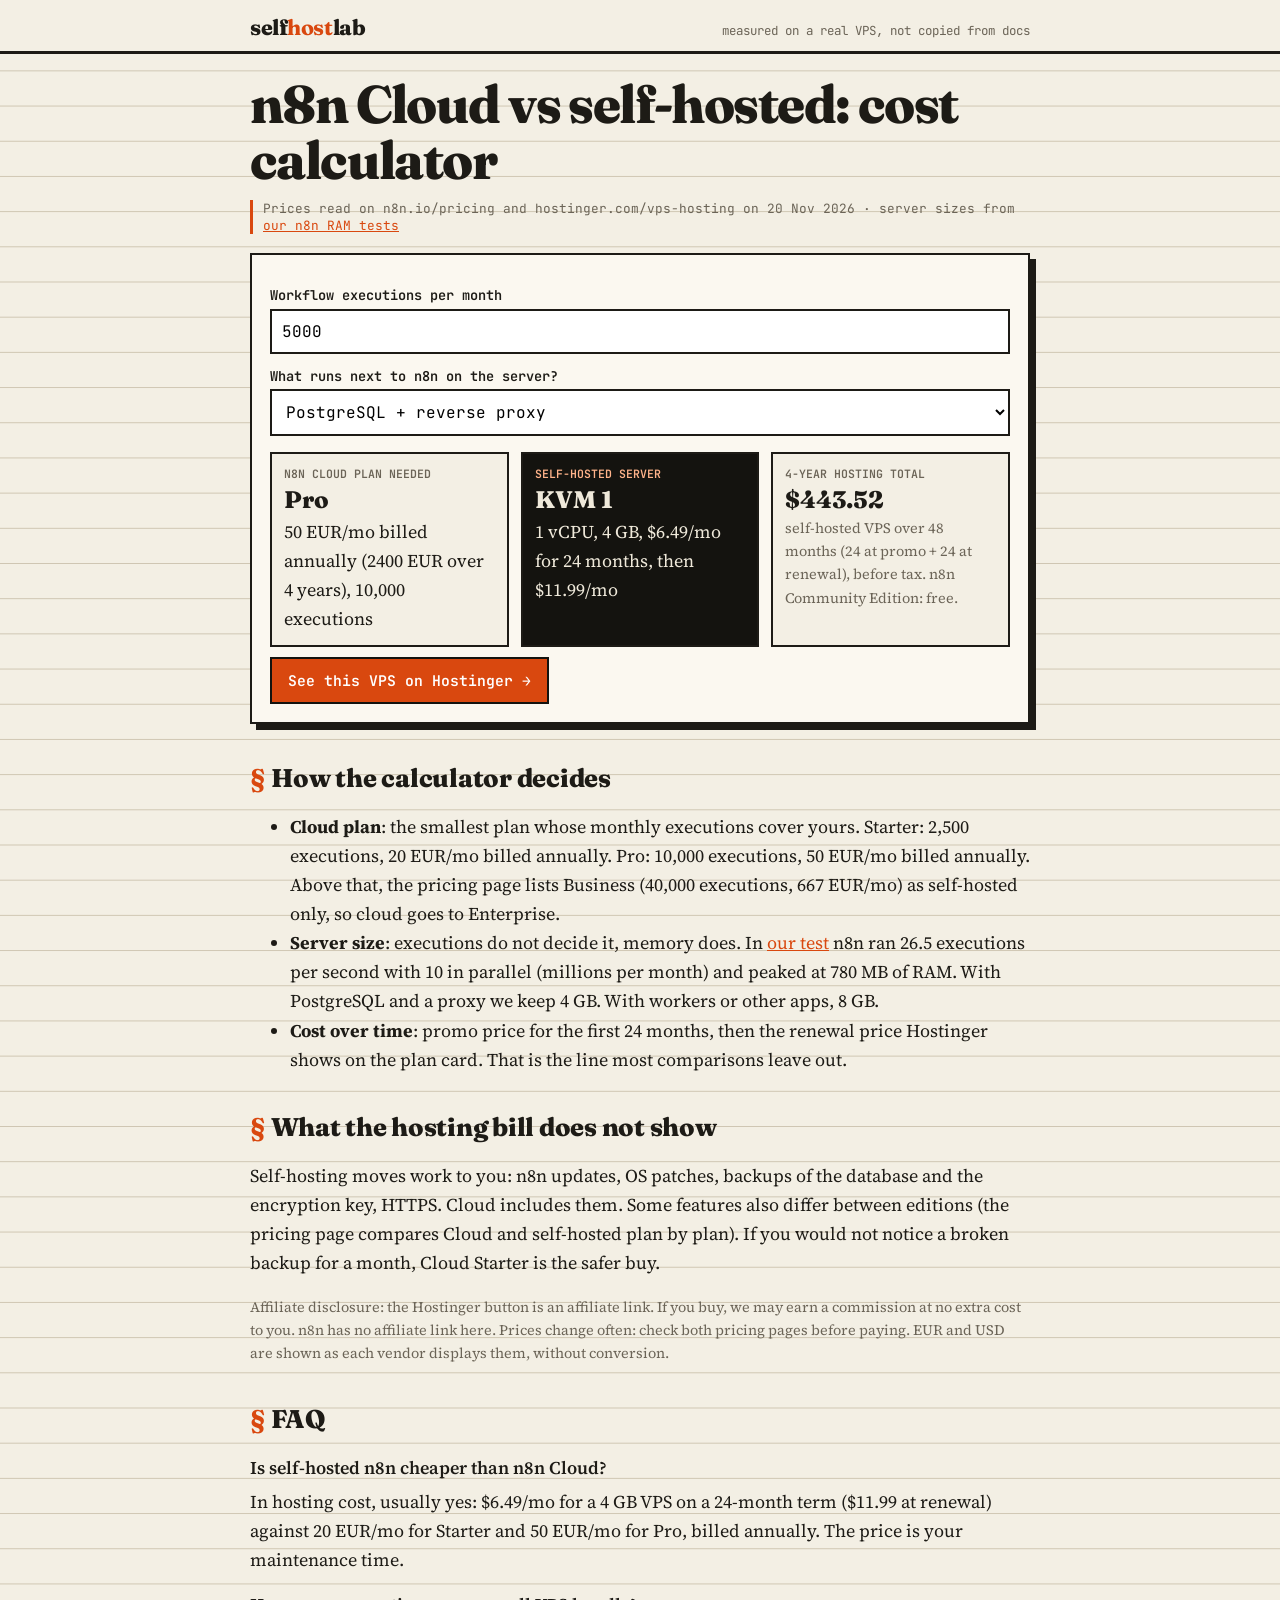
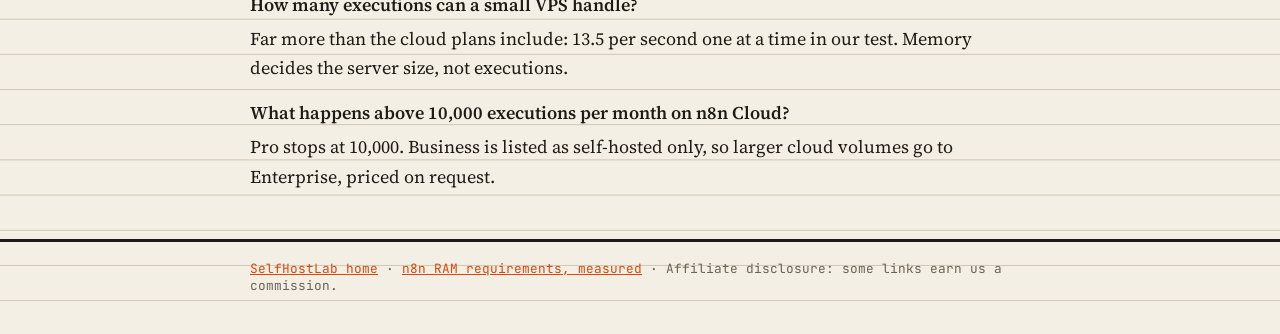
==== n8n-cloud-vs-self-hosted-cost/index.html @ caad8b74 "n8n Cloud vs self-hosted cost calculator (prices read 20 Nov 2026) Co-Authored-By: Claude Opus 5.5 <" ====
<!doctype html>
<html lang="en">
<head>
<meta charset="utf-8">
<meta name="viewport" content="width=device-width,initial-scale=1">
<title>n8n Cloud vs Self-Hosted Cost Calculator (prices read 20 Nov 2026)</title>
<meta name="description" content="Enter your monthly executions: see which n8n Cloud plan you need, what a self-hosted VPS costs over 1, 2 and 4 years, and the server size our RAM tests point to.">
<link rel="canonical" href="https://ricco020.github.io/selfhostlab/n8n-cloud-vs-self-hosted-cost/">
<link rel="stylesheet" href="../style.css">
<script type="application/ld+json">
{"@context":"https://schema.org","@graph":[
{"@type":"WebApplication","name":"n8n Cloud vs self-hosted cost calculator","applicationCategory":"BusinessApplication","operatingSystem":"Any (browser)","offers":{"@type":"Offer","price":"0","priceCurrency":"USD"},"url":"https://ricco020.github.io/selfhostlab/n8n-cloud-vs-self-hosted-cost/"},
{"@type":"FAQPage","mainEntity":[
{"@type":"Question","name":"Is self-hosted n8n cheaper than n8n Cloud?","acceptedAnswer":{"@type":"Answer","text":"Usually, in hosting cost. The Community Edition is free and a 4 GB VPS cost $6.49 per month on a 24-month term ($11.99 at renewal) on 20 Nov 2026, against 20 EUR per month billed annually for n8n Cloud Starter (2,500 executions) and 50 EUR for Pro (10,000). The price of self-hosting is your time: updates, backups and security."}},
{"@type":"Question","name":"How many executions can a small VPS handle?","acceptedAnswer":{"@type":"Answer","text":"In our test a simple Webhook plus Code workflow ran at 13.5 executions per second one at a time, about 35 million per month if it ran non stop. Memory, not executions, decides the server size: n8n peaked at 780 MB."}},
{"@type":"Question","name":"What happens above 10,000 executions per month on n8n Cloud?","acceptedAnswer":{"@type":"Answer","text":"On the pricing page read on 20 Nov 2026, Pro includes 10,000 executions per month. The Business plan (40,000 executions, 667 EUR per month billed annually) is listed as self-hosted only, so larger cloud volumes go to Enterprise, priced on request."}}]}
]}
</script>
<style>
.calc{background:#fbf8f0;border:2px solid var(--ink);padding:18px;margin:1.2rem 0;box-shadow:6px 6px 0 var(--ink)}
.calc label{display:block;font:600 .85rem 'JetBrains Mono',monospace;margin:.8rem 0 .3rem}
.calc input,.calc select{width:100%;font:400 1rem 'JetBrains Mono',monospace;padding:10px;border:2px solid var(--ink);background:#fff}
.out{display:grid;grid-template-columns:repeat(auto-fit,minmax(min(100%,230px),1fr));gap:12px;margin-top:16px}
.box{border:2px solid var(--ink);padding:12px;background:var(--paper)}
.box .k{font:600 .72rem 'JetBrains Mono',monospace;color:var(--mute);text-transform:uppercase}
.box .v{font:800 1.5rem 'Fraunces',serif;margin:.2rem 0}
.box.self{background:var(--term);color:#efe9da}.box.self .k{color:#ffb38a}
</style>
</head>
<body>
<header class="top"><div class="wrap"><a class="brand" href="../">self<b>host</b>lab</a><span class="tag">measured on a real VPS, not copied from docs</span></div></header>
<main class="wrap">
<h1>n8n Cloud vs self-hosted: cost calculator</h1>
<p class="meta">Prices read on n8n.io/pricing and hostinger.com/vps-hosting on 20 Nov 2026 · server sizes from <a href="../n8n-self-hosted-requirements/">our n8n RAM tests</a></p>
<div class="calc" id="calc">
<label for="ex">Workflow executions per month</label>
<input id="ex" type="number" min="0" step="100" value="5000" inputmode="numeric">
<label for="db">What runs next to n8n on the server?</label>
<select id="db"><option value="0">Nothing (SQLite, one user)</option><option value="1" selected>PostgreSQL + reverse proxy</option><option value="2">Queue mode with workers, or other apps</option></select>
<div class="out" aria-live="polite">
<div class="box"><div class="k">n8n Cloud plan needed</div><div class="v" id="cp">Pro</div><div id="cc">50 EUR/mo billed annually</div></div>
<div class="box self"><div class="k">Self-hosted server</div><div class="v" id="sp">KVM 1</div><div id="sc">$6.49/mo</div></div>
<div class="box"><div class="k">4-year hosting total</div><div class="v" id="t4">...</div><div id="t4n" class="note"></div></div>
</div>
<a class="cta" id="go" href="https://www.hostg.xyz/aff_c?offer_id=815&amp;aff_id=246839&amp;url=https%3A%2F%2Fwww.hostinger.com%2Fvps-hosting%3Futm_medium%3Daffiliate%26utm_source%3Daff246839%26utm_campaign%3D815%26session%3D%7Btransaction_id%7D&amp;aff_sub=selfhostlab-n8n-calculator" rel="sponsored noopener" target="_blank">See this VPS on Hostinger →</a>
</div>
<script id="core">
// Prices read 20 Nov 2026. Cloud: n8n.io/pricing (annual billing). VPS: hostinger.com/vps-hosting, 24-month term.
const CLOUD=[{n:"Starter",max:2500,eur:20},{n:"Pro",max:10000,eur:50}];
const VPS={1:{n:"KVM 1",spec:"1 vCPU, 4 GB",promo:6.49,renew:11.99},2:{n:"KVM 2",spec:"2 vCPU, 8 GB",promo:8.79,renew:14.99}};
function cloudPlan(ex){for(const p of CLOUD) if(ex<=p.max) return p; return null;}
function vpsFor(load){return load>=2?VPS[2]:VPS[1];} // SQLite-only fits 2 GB, but Hostinger's smallest VPS is 4 GB
function vpsTotal(v,months){const first=Math.min(months,24);return v.promo*first+v.renew*Math.max(0,months-24);}
if(typeof module!=="undefined")module.exports={cloudPlan,vpsFor,vpsTotal};
</script>
<script>
function upd(){const ex=Math.max(0,+document.getElementById('ex').value||0),load=+document.getElementById('db').value;
const c=cloudPlan(ex),v=vpsFor(load),t=vpsTotal(v,48);
document.getElementById('cp').textContent=c?c.n:"Enterprise";
document.getElementById('cc').textContent=c?c.eur+" EUR/mo billed annually ("+(c.eur*48)+" EUR over 4 years), "+c.max.toLocaleString('en')+" executions":"above 10,000 executions: Enterprise, price on request";
document.getElementById('sp').textContent=v.n;
document.getElementById('sc').textContent=v.spec+", $"+v.promo+"/mo for 24 months, then $"+v.renew+"/mo";
document.getElementById('t4').textContent="$"+t.toFixed(2);
document.getElementById('t4n').textContent="self-hosted VPS over 48 months (24 at promo + 24 at renewal), before tax. n8n Community Edition: free.";}
document.getElementById('ex').addEventListener('input',upd);document.getElementById('db').addEventListener('change',upd);upd();
</script>

<h2>How the calculator decides</h2>
<ul>
<li><strong>Cloud plan</strong>: the smallest plan whose monthly executions cover yours. Starter: 2,500 executions, 20 EUR/mo billed annually. Pro: 10,000 executions, 50 EUR/mo billed annually. Above that, the pricing page lists Business (40,000 executions, 667 EUR/mo) as self-hosted only, so cloud goes to Enterprise.</li>
<li><strong>Server size</strong>: executions do not decide it, memory does. In <a href="../n8n-self-hosted-requirements/">our test</a> n8n ran 26.5 executions per second with 10 in parallel (millions per month) and peaked at 780 MB of RAM. With PostgreSQL and a proxy we keep 4 GB. With workers or other apps, 8 GB.</li>
<li><strong>Cost over time</strong>: promo price for the first 24 months, then the renewal price Hostinger shows on the plan card. That is the line most comparisons leave out.</li>
</ul>

<h2>What the hosting bill does not show</h2>
<p>Self-hosting moves work to you: n8n updates, OS patches, backups of the database and the encryption key, HTTPS. Cloud includes them. Some features also differ between editions (the pricing page compares Cloud and self-hosted plan by plan). If you would not notice a broken backup for a month, Cloud Starter is the safer buy.</p>

<p class="note">Affiliate disclosure: the Hostinger button is an affiliate link. If you buy, we may earn a commission at no extra cost to you. n8n has no affiliate link here. Prices change often: check both pricing pages before paying. EUR and USD are shown as each vendor displays them, without conversion.</p>

<h2>FAQ</h2>
<dl class="faq">
<dt>Is self-hosted n8n cheaper than n8n Cloud?</dt><dd>In hosting cost, usually yes: $6.49/mo for a 4 GB VPS on a 24-month term ($11.99 at renewal) against 20 EUR/mo for Starter and 50 EUR/mo for Pro, billed annually. The price is your maintenance time.</dd>
<dt>How many executions can a small VPS handle?</dt><dd>Far more than the cloud plans include: 13.5 per second one at a time in our test. Memory decides the server size, not executions.</dd>
<dt>What happens above 10,000 executions per month on n8n Cloud?</dt><dd>Pro stops at 10,000. Business is listed as self-hosted only, so larger cloud volumes go to Enterprise, priced on request.</dd>
</dl>
</main>
<footer><div class="wrap"><a href="../">SelfHostLab home</a> · <a href="../n8n-self-hosted-requirements/">n8n RAM requirements, measured</a> · Affiliate disclosure: some links earn us a commission.</div></footer>
</body></html>
---- style.css ----
@import url('https://fonts.googleapis.com/css2?family=Fraunces:opsz,wght@9..144,500;9..144,800&family=JetBrains+Mono:wght@400;600&family=Source+Serif+4:opsz,wght@8..60,400;8..60,600&display=swap');
:root{--paper:#f3efe4;--ink:#1d1b16;--mute:#6b6457;--rule:#cfc6b2;--sig:#d9480f;--term:#14130f;--ok:#2b8a3e}
*{box-sizing:border-box}
html{-webkit-text-size-adjust:100%}
body{margin:0;background:var(--paper);color:var(--ink);font:18px/1.62 'Source Serif 4',Georgia,serif;
background-image:linear-gradient(var(--rule) 1px,transparent 1px);background-size:100% 2.2rem;background-attachment:local}
img,svg{max-width:100%;height:auto}
a{color:var(--sig)}
.wrap{max-width:820px;margin:0 auto;padding:0 20px}
header.top{border-bottom:3px solid var(--ink);background:var(--paper)}
header.top .wrap{display:flex;justify-content:space-between;align-items:baseline;padding-top:14px;padding-bottom:10px;gap:12px;flex-wrap:wrap}
.brand{font:800 1.35rem 'Fraunces',serif;color:var(--ink);text-decoration:none;letter-spacing:-.02em}
.brand b{color:var(--sig)}
.tag{font:400 .78rem 'JetBrains Mono',monospace;color:var(--mute)}
h1{font:800 clamp(2rem,6vw,3.3rem)/1.05 'Fraunces',serif;letter-spacing:-.03em;margin:1.4rem 0 .6rem}
h2{font:800 1.6rem/1.2 'Fraunces',serif;margin:2.4rem 0 .6rem;letter-spacing:-.01em}
h2::before{content:"§ ";color:var(--sig)}
.lede{font-size:1.15rem;margin:.4rem 0 1rem}
.meta{font:400 .8rem 'JetBrains Mono',monospace;color:var(--mute);border-left:3px solid var(--sig);padding-left:10px}
.verdict{background:var(--term);color:#efe9da;padding:18px 20px;margin:1.4rem 0;font:400 .95rem/1.55 'JetBrains Mono',monospace;border-radius:2px;box-shadow:6px 6px 0 var(--sig)}
.verdict strong{color:#ffb38a}
.cta{display:inline-block;background:var(--sig);color:#fff;font:600 .92rem 'JetBrains Mono',monospace;padding:12px 16px;text-decoration:none;margin-top:10px;border:2px solid var(--term);transition:transform .15s,box-shadow .15s}
.cta:hover{transform:translate(-3px,-3px);box-shadow:3px 3px 0 #efe9da}
.tbl{overflow-x:auto;margin:1rem 0}
table{border-collapse:collapse;width:100%;font:400 .88rem/1.4 'JetBrains Mono',monospace;background:#fbf8f0}
th,td{border:1px solid var(--rule);padding:8px 10px;text-align:left;vertical-align:top}
th{background:var(--ink);color:var(--paper);font-weight:600}
td.n{text-align:right;white-space:nowrap}
pre,code{font-family:'JetBrains Mono',monospace;font-size:.85rem}
pre{background:var(--term);color:#efe9da;padding:14px;overflow-x:auto;border-radius:2px}
figure{margin:1.4rem 0}
figcaption{font:400 .8rem 'JetBrains Mono',monospace;color:var(--mute);margin-top:6px}
.faq dt{font-weight:600;margin-top:1rem}
.faq dd{margin:.3rem 0 0}
.note{font-size:.9rem;color:var(--mute)}
footer{border-top:3px solid var(--ink);margin-top:3rem;padding:18px 0 40px;font:400 .8rem 'JetBrains Mono',monospace;color:var(--mute)}
.cards{display:grid;grid-template-columns:repeat(auto-fit,minmax(min(100%,240px),1fr));gap:16px;margin:1.2rem 0}
.card{background:#fbf8f0;border:2px solid var(--ink);padding:16px;text-decoration:none;color:var(--ink);transition:transform .15s,box-shadow .15s;display:block}
.card:hover{transform:translate(-3px,-3px);box-shadow:5px 5px 0 var(--sig)}
.card .k{font:600 .75rem 'JetBrains Mono',monospace;color:var(--sig)}
.card h3{font:800 1.2rem 'Fraunces',serif;margin:.3rem 0}
.soon{opacity:.6;border-style:dashed}
@keyframes rise{from{opacity:0;transform:translateY(12px)}to{opacity:1;transform:none}}
main>*{animation:rise .5s both}main>*:nth-child(2){animation-delay:.06s}main>*:nth-child(3){animation-delay:.12s}main>*:nth-child(4){animation-delay:.18s}
@media (prefers-reduced-motion:reduce){main>*{animation:none}}
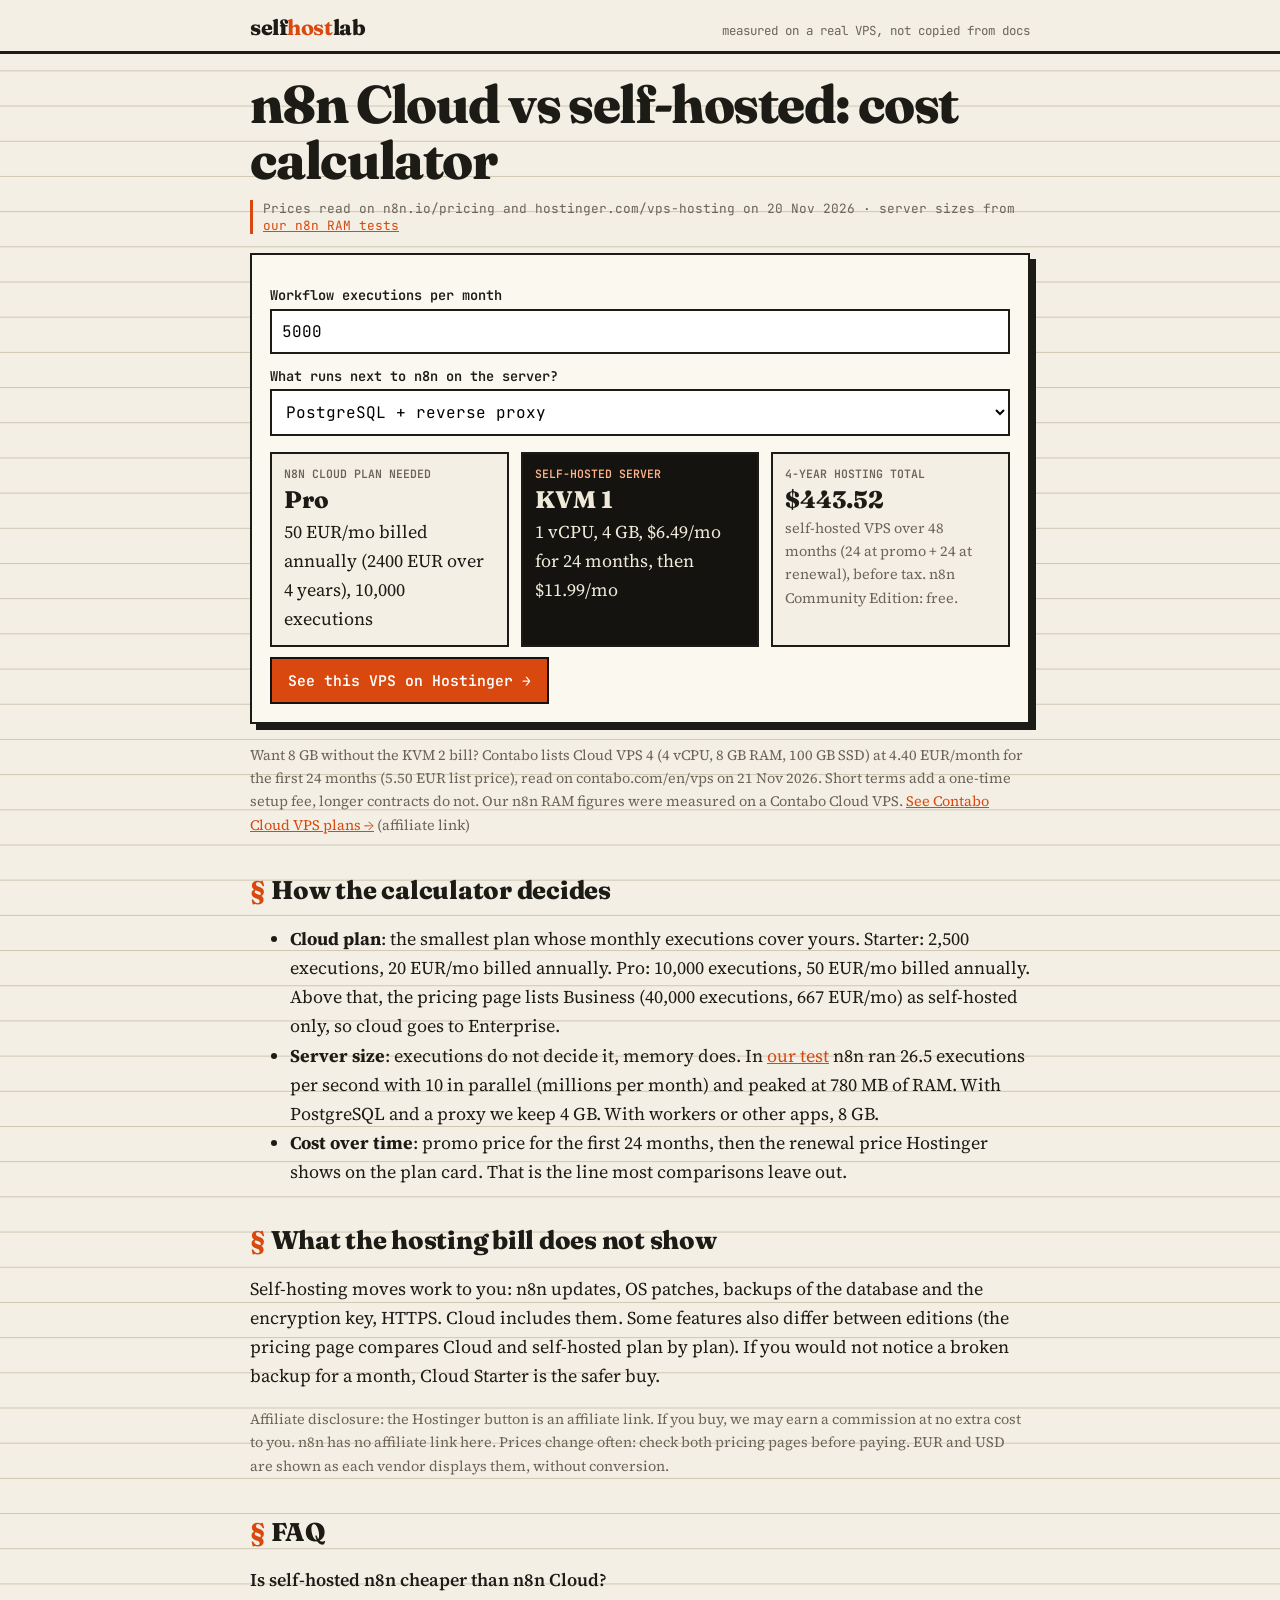
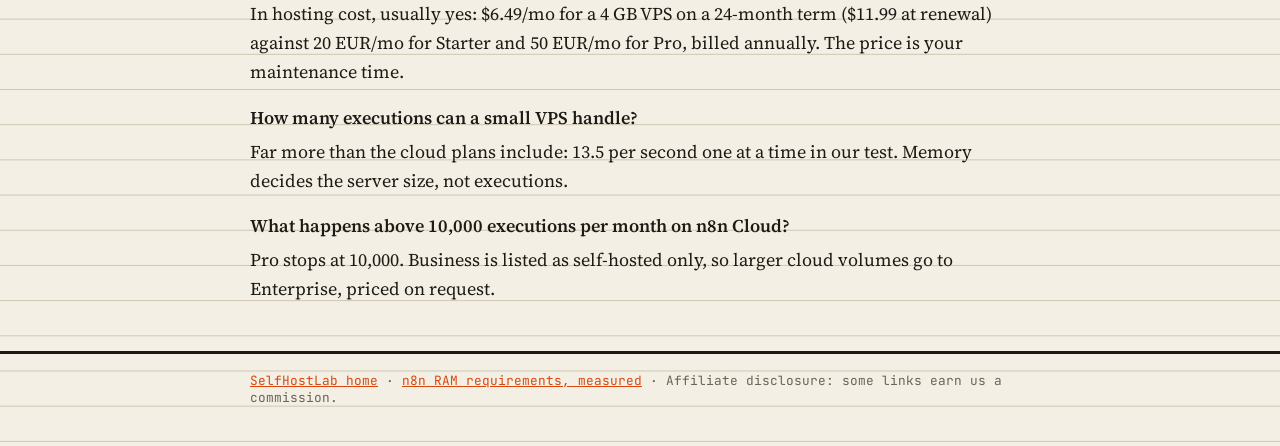
==== commit e7a47f64: "Calculator: Contabo Cloud VPS 4 as 8 GB alternative (price read 21 Nov 2026), CJ sid selfhostlab-n8n" ====
--- a/n8n-cloud-vs-self-hosted-cost/index.html
+++ b/n8n-cloud-vs-self-hosted-cost/index.html
@@ -5,11 +5,11 @@
 <meta name="viewport" content="width=device-width,initial-scale=1">
 <title>n8n Cloud vs Self-Hosted Cost Calculator (prices read 20 Nov 2026)</title>
 <meta name="description" content="Enter your monthly executions: see which n8n Cloud plan you need, what a self-hosted VPS costs over 1, 2 and 4 years, and the server size our RAM tests point to.">
-<link rel="canonical" href="https://ricco020.github.io/selfhostlab/n8n-cloud-vs-self-hosted-cost/">
+<link rel="canonical" href="https://selfhostlab.org/n8n-cloud-vs-self-hosted-cost/">
 <link rel="stylesheet" href="../style.css">
 <script type="application/ld+json">
 {"@context":"https://schema.org","@graph":[
-{"@type":"WebApplication","name":"n8n Cloud vs self-hosted cost calculator","applicationCategory":"BusinessApplication","operatingSystem":"Any (browser)","offers":{"@type":"Offer","price":"0","priceCurrency":"USD"},"url":"https://ricco020.github.io/selfhostlab/n8n-cloud-vs-self-hosted-cost/"},
+{"@type":"WebApplication","name":"n8n Cloud vs self-hosted cost calculator","applicationCategory":"BusinessApplication","operatingSystem":"Any (browser)","offers":{"@type":"Offer","price":"0","priceCurrency":"USD"},"url":"https://selfhostlab.org/n8n-cloud-vs-self-hosted-cost/"},
 {"@type":"FAQPage","mainEntity":[
 {"@type":"Question","name":"Is self-hosted n8n cheaper than n8n Cloud?","acceptedAnswer":{"@type":"Answer","text":"Usually, in hosting cost. The Community Edition is free and a 4 GB VPS cost $6.49 per month on a 24-month term ($11.99 at renewal) on 20 Nov 2026, against 20 EUR per month billed annually for n8n Cloud Starter (2,500 executions) and 50 EUR for Pro (10,000). The price of self-hosting is your time: updates, backups and security."}},
 {"@type":"Question","name":"How many executions can a small VPS handle?","acceptedAnswer":{"@type":"Answer","text":"In our test a simple Webhook plus Code workflow ran at 13.5 executions per second one at a time, about 35 million per month if it ran non stop. Memory, not executions, decides the server size: n8n peaked at 780 MB."}},
@@ -44,6 +44,7 @@
 </div>
 <a class="cta" id="go" href="https://www.hostg.xyz/aff_c?offer_id=815&amp;aff_id=246839&amp;url=https%3A%2F%2Fwww.hostinger.com%2Fvps-hosting%3Futm_medium%3Daffiliate%26utm_source%3Daff246839%26utm_campaign%3D815%26session%3D%7Btransaction_id%7D&amp;aff_sub=selfhostlab-n8n-calculator" rel="sponsored noopener" target="_blank">See this VPS on Hostinger →</a>
 </div>
+<p class="note">Want 8 GB without the KVM 2 bill? Contabo lists Cloud VPS 4 (4 vCPU, 8 GB RAM, 100 GB SSD) at 4.40 EUR/month for the first 24 months (5.50 EUR list price), read on contabo.com/en/vps on 21 Nov 2026. Short terms add a one-time setup fee, longer contracts do not. Our n8n RAM figures were measured on a Contabo Cloud VPS. <a href="https://www.tkqlhce.com/click-101933542-12454592?sid=selfhostlab-n8n-calculator" rel="sponsored noopener" target="_blank">See Contabo Cloud VPS plans →</a> (affiliate link)</p>
 <script id="core">
 // Prices read 20 Nov 2026. Cloud: n8n.io/pricing (annual billing). VPS: hostinger.com/vps-hosting, 24-month term.
 const CLOUD=[{n:"Starter",max:2500,eur:20},{n:"Pro",max:10000,eur:50}];
